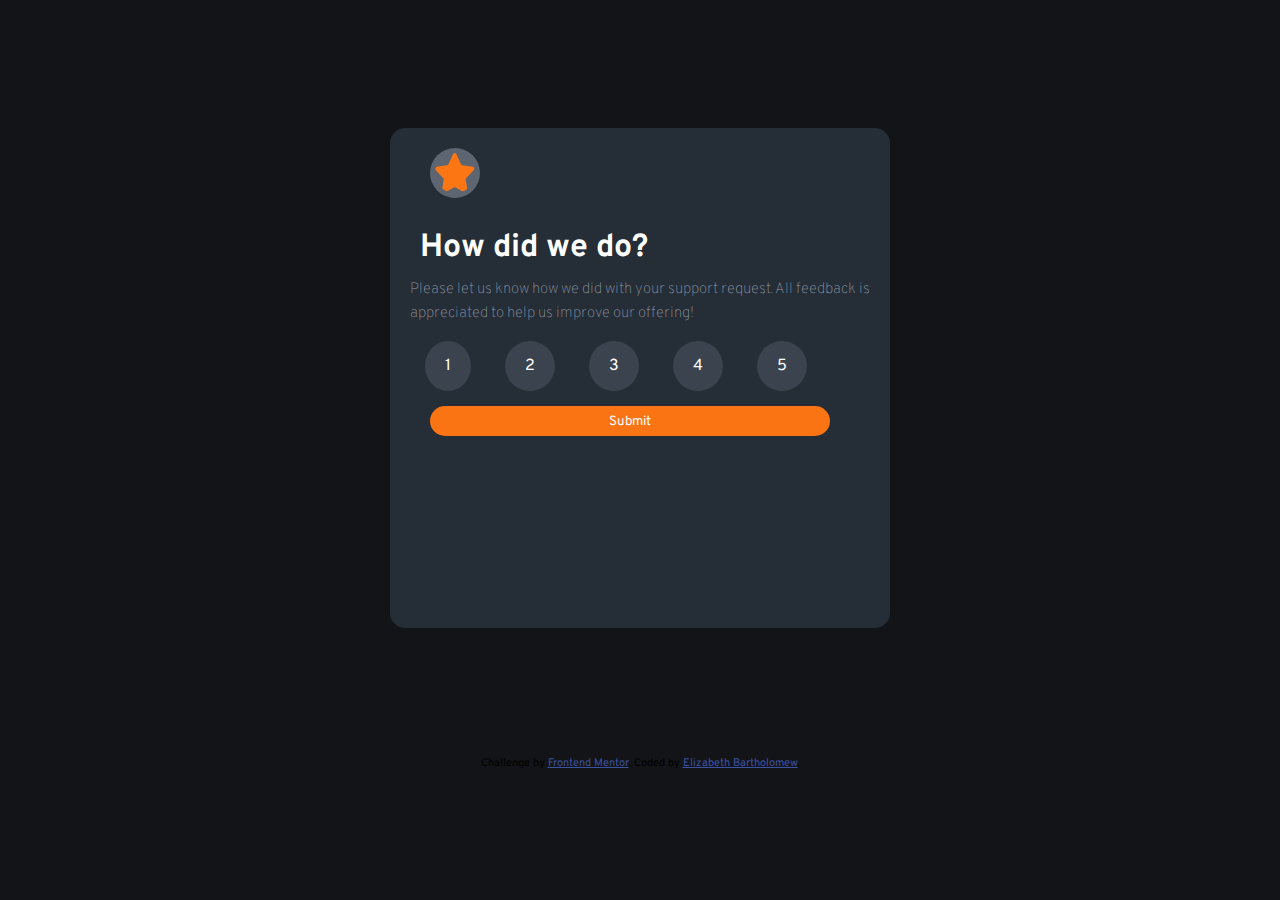
==== index.html @ 36484840 "updated" ====
<!DOCTYPE html>
<html lang="en">
<head>
  <meta charset="UTF-8">
  <meta name="viewport" content="width=device-width, initial-scale=1.0"> <!-- displays site properly based on user's device -->

  <link rel="icon" type="image/png" sizes="32x32" href="./images/favicon-32x32.png">
  
  <title>Frontend Mentor | Interactive rating component</title>
  <link rel="stylesheet" href="style.css">

  <!-- Feel free to remove these styles or customise in your own stylesheet 👍 -->
  <style>
    .attribution { font-size: 11px; text-align: center; }
    .attribution a { color: hsl(228, 45%, 44%); }
  </style>
</head>
<body>

  <!-- Rating state start -->
  <form action="thankyou.html">
    <img src="images/icon-star.svg" alt="">
    <br>
    <h1>How did we do?</h1>
    <p>Please let us know how we did with your support request. All feedback is appreciated to help us improve our offering!</p>
    <input class="radio" id="star-1" type="radio">
    <label for="star-1">1</label>

    <input class="radio" id="star-2" type="radio">
    <label for="star-2">2</label>

    <input class="radio" id="star-3" type="radio">
    <label for="star-3">3</label>

    <input class="radio" id="star-4" type="radio">
    <label for="star-4">4</label>
    
    <input class="radio" id="star-5" type="radio">
    <label for="star-5">5</label>
    
    <br>
    <button class="btn">Submit</button>

  </form>
  
  <div class="attribution">
    Challenge by <a href="https://www.frontendmentor.io?ref=challenge" target="_blank">Frontend Mentor</a>. 
    Coded by <a href="#">Elizabeth Bartholomew</a>.
  </div>
</body>
</html>
---- style.css ----
@import url('https://fonts.googleapis.com/css2?family=Overpass:wght@700&display=swap');

*{
    margin: 0;
    padding: 0;
    box-sizing: border-box;
    font-family: 'Overpass', sans-serif;
}

body{
    background-color: hsl(216, 12%, 8%);
}

form{
    height: 500px;
    width: 500px;
    margin:10% auto;
    padding-top: 20px;
    padding-left: 20px;
    border-radius: 15px;
    background-color: hsl(213, 19%, 18%);
}

form img{
    display: block;
    background-color: rgba(149, 158, 172, 0.5);
    border-radius: 50%;
    height: 50px;
    width: 50px;
    margin-left: 20px;
    padding: 5px;
}

form h1{
    color: hsl(0, 0%, 100%);
    font-weight: 700;
    padding: 10px;
}

form p{
    color: hsl(217, 12%, 63%);
    font-weight: 100;
    margin-bottom: 30px;
    font-size: 15px;
    line-height: 1.5rem;
}

form .radio{
    margin-top: 10px;
    display: none;
}

form label{
    background-color: rgba(149, 158, 172, 0.2);
    color: hsl(0, 0%, 100%);
    width: 60px;
    height: 50px;
    margin-top: 15px;
    margin: 15px;
    /* padding: 25px; */
    padding-top: 15px;
    padding-bottom: 15px;
    padding-left: 20px;
    padding-right: 20px;
    border-radius: 50%;
    cursor: pointer;
    transition: all 0.3s;
}

form label:hover{
    background-color: rgba(149, 158, 172, 0.6);
}

form label:active{
    background-color: hsl(25, 97%, 53%);
    color: hsl(0, 0%, 100%);
}

form .btn{
    background-color: hsl(25, 97%, 53%);
    color: hsl(0, 0%, 100%);
    width: 400px;
    height: 30px;
    margin-top: 30px;
    margin-left: 20px;
    border-radius: 15px;
    border: none;
    transition: 0.3s all;
}

form .btn:hover{
    background-color: hsl(0, 0%, 100%);
    color: hsl(25, 97%, 53%);
}
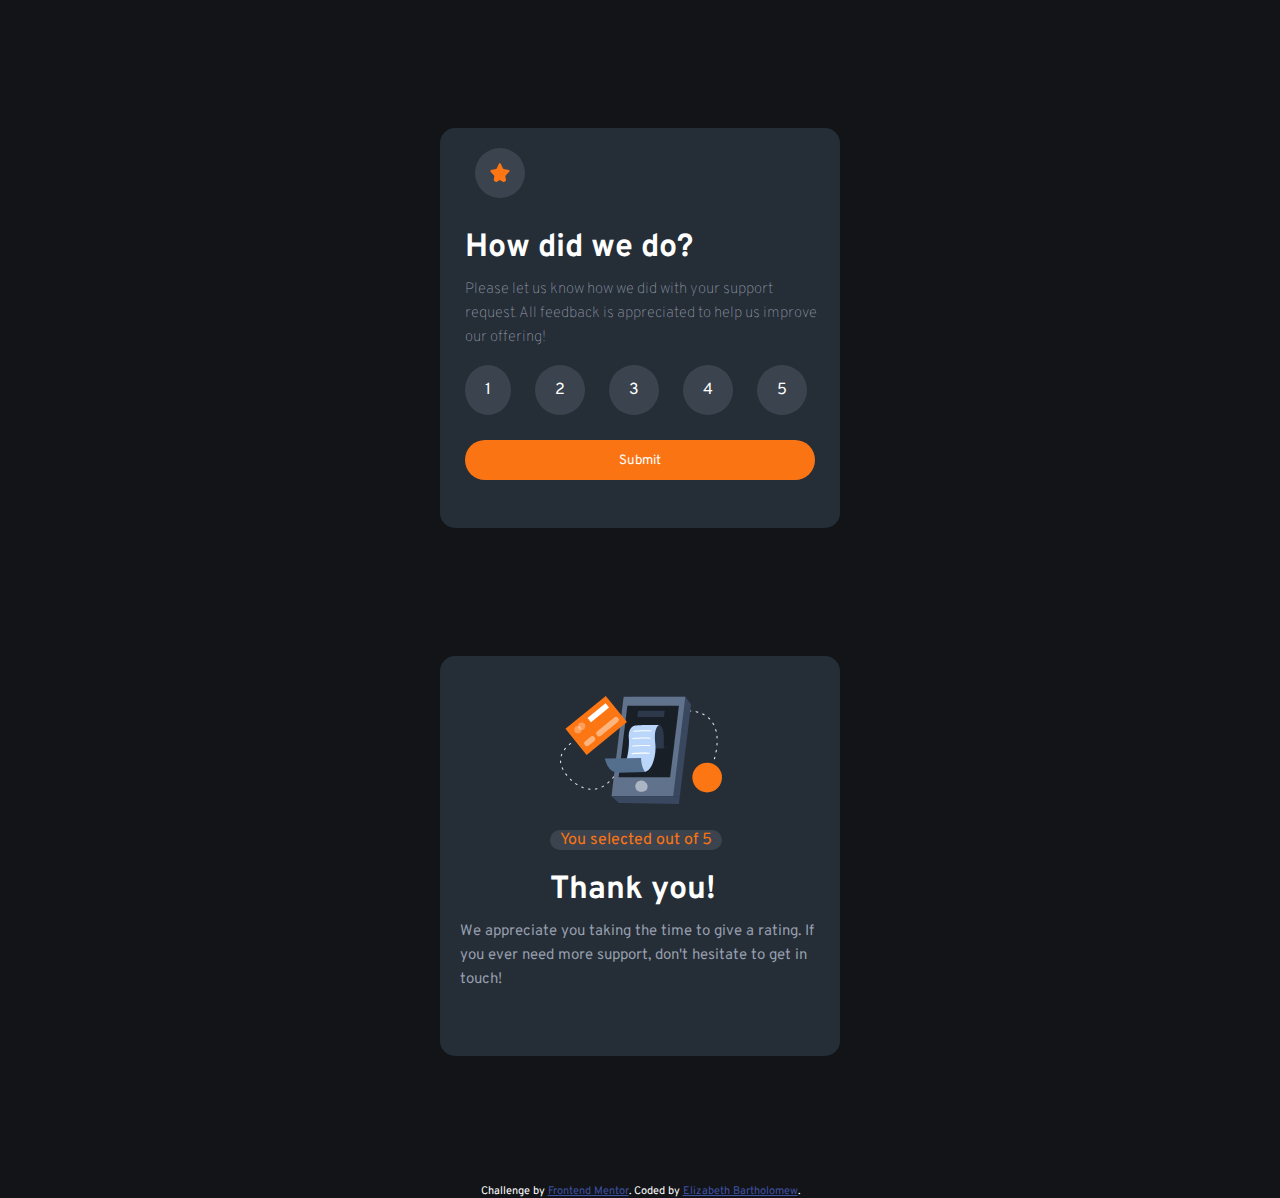
==== commit 9bbe4ded: "updated" ====
--- a/index.html
+++ b/index.html
@@ -18,34 +18,44 @@
 <body>
 
   <!-- Rating state start -->
-  <form action="thankyou.html">
+  <form id="form-1">
     <img src="images/icon-star.svg" alt="">
     <br>
     <h1>How did we do?</h1>
     <p>Please let us know how we did with your support request. All feedback is appreciated to help us improve our offering!</p>
-    <input class="radio" id="star-1" type="radio">
-    <label for="star-1">1</label>
+    <input class="radio" id="star-1" type="radio" name="rating">
+    <label for="star-1" id="label-1">1</label>
 
-    <input class="radio" id="star-2" type="radio">
-    <label for="star-2">2</label>
+    <input class="radio" id="star-2" type="radio" name="rating">
+    <label for="star-2" id="label-2">2</label>
 
-    <input class="radio" id="star-3" type="radio">
-    <label for="star-3">3</label>
+    <input class="radio" id="star-3" type="radio" name="rating">
+    <label for="star-3" id="label-3">3</label>
 
-    <input class="radio" id="star-4" type="radio">
-    <label for="star-4">4</label>
+    <input class="radio" id="star-4" type="radio" name="rating">
+    <label for="star-4" id="label-4">4</label>
     
-    <input class="radio" id="star-5" type="radio">
-    <label for="star-5">5</label>
+    <input class="radio" id="star-5" type="radio" name="rating">
+    <label for="star-5" id="label-5">5</label>
     
     <br>
-    <button class="btn">Submit</button>
+    <button class="btn" onclick="whichRating()">Submit</button>
 
+  </form>
+
+  <form id="form-2">
+    <img id="image" src="images/illustration-thank-you.svg">
+    <br>
+    <label for="image">You selected <span id="chosen-rating"></span> out of 5</label>
+    <h1>Thank you!</h1>
+    <p id="description">We appreciate you taking the time to give a rating. If you ever need more support, don't hesitate to get in touch!</p>
   </form>
   
   <div class="attribution">
     Challenge by <a href="https://www.frontendmentor.io?ref=challenge" target="_blank">Frontend Mentor</a>. 
     Coded by <a href="#">Elizabeth Bartholomew</a>.
   </div>
+
+  <script src="script.js"></script>
 </body>
 </html>--- a/style.css
+++ b/style.css
@@ -11,52 +11,54 @@
     background-color: hsl(216, 12%, 8%);
 }
 
-form{
-    height: 500px;
-    width: 500px;
+#form-1{
+    height: 400px;
+    width: 400px;
     margin:10% auto;
     padding-top: 20px;
-    padding-left: 20px;
+    padding-left: 15px;
+    padding-right: 15px;
     border-radius: 15px;
     background-color: hsl(213, 19%, 18%);
 }
 
-form img{
+#form-1 img{
     display: block;
-    background-color: rgba(149, 158, 172, 0.5);
+    background-color: rgba(149, 158, 172, 0.2);
     border-radius: 50%;
     height: 50px;
     width: 50px;
     margin-left: 20px;
-    padding: 5px;
+    padding: 15px;
 }
 
-form h1{
+#form-1 h1{
     color: hsl(0, 0%, 100%);
     font-weight: 700;
     padding: 10px;
 }
 
-form p{
+#form-1 p{
     color: hsl(217, 12%, 63%);
     font-weight: 100;
     margin-bottom: 30px;
     font-size: 15px;
     line-height: 1.5rem;
+    margin-left: 10px;
 }
 
-form .radio{
-    margin-top: 10px;
+#form-1 .radio{
+    margin-top: 5px;
     display: none;
 }
 
-form label{
+#form-1 label{
     background-color: rgba(149, 158, 172, 0.2);
     color: hsl(0, 0%, 100%);
     width: 60px;
     height: 50px;
     margin-top: 15px;
-    margin: 15px;
+    margin: 10px;
     /* padding: 25px; */
     padding-top: 15px;
     padding-bottom: 15px;
@@ -67,28 +69,74 @@
     transition: all 0.3s;
 }
 
-form label:hover{
+#form-1 label:hover{
     background-color: rgba(149, 158, 172, 0.6);
 }
 
-form label:active{
+#form-1 input[type="radio"]:checked + label{
     background-color: hsl(25, 97%, 53%);
     color: hsl(0, 0%, 100%);
 }
 
-form .btn{
+#form-1 .btn{
     background-color: hsl(25, 97%, 53%);
     color: hsl(0, 0%, 100%);
-    width: 400px;
-    height: 30px;
-    margin-top: 30px;
-    margin-left: 20px;
-    border-radius: 15px;
+    width: 350px;
+    height: 40px;
+    margin-top: 40px;
+    margin-left: 10px;
+    border-radius: 20px;
     border: none;
     transition: 0.3s all;
 }
 
-form .btn:hover{
+#form-1 .btn:hover{
     background-color: hsl(0, 0%, 100%);
     color: hsl(25, 97%, 53%);
+}
+
+#form-2{
+    height: 400px;
+    width: 400px;
+    margin:10% auto;
+    padding-top: 20px;
+    padding-left: 20px;
+    padding-right: 20px;
+    border-radius: 15px;
+    background-color: hsl(213, 19%, 18%);
+    /* visibility: hidden; */
+}
+
+#form-2 img{
+    margin: 20px;
+    margin-left: 100px;
+}
+
+#form-2 label{
+    background-color: rgba(149, 158, 172, 0.2);
+    border-radius: 15px;
+    width: 40%;
+    padding-left: 10px;
+    padding-right: 10px;
+    color: hsl(25, 97%, 53%);
+    margin-left: 90px;
+    margin-bottom: 20px;
+}
+
+#form-2 h1{
+    color: hsl(0, 0%, 100%);
+    margin-top: 20px;
+    margin-left: 90px;
+    margin-bottom: 10px;
+}
+
+#description{
+    color: hsl(217, 12%, 63%);
+    font-size: 15px;
+    align-self: center;
+    line-height: 1.5rem;
+}
+
+.attribution{
+    color: hsl(0, 0%, 100%);
 }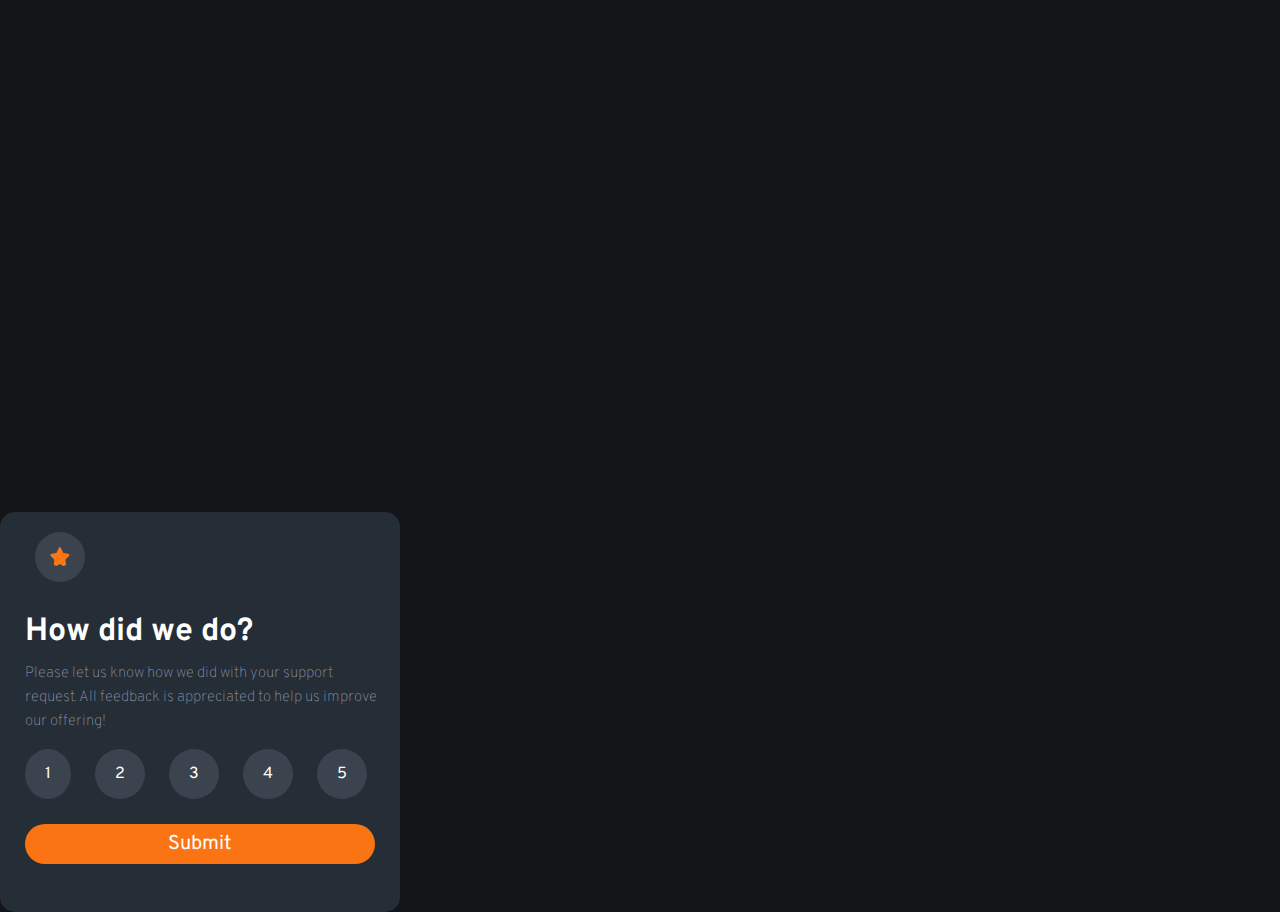
==== commit b79e05cb: "updated" ====
--- a/index.html
+++ b/index.html
@@ -39,7 +39,7 @@
     <label for="star-5" id="label-5">5</label>
     
     <br>
-    <button class="btn" onclick="whichRating()">Submit</button>
+    <button type="button" class="btn" onclick="whichRating()">Submit</button>
 
   </form>
 
@@ -51,7 +51,7 @@
     <p id="description">We appreciate you taking the time to give a rating. If you ever need more support, don't hesitate to get in touch!</p>
   </form>
   
-  <div class="attribution">
+  <div class="attribution" hidden>
     Challenge by <a href="https://www.frontendmentor.io?ref=challenge" target="_blank">Frontend Mentor</a>. 
     Coded by <a href="#">Elizabeth Bartholomew</a>.
   </div>
--- a/style.css
+++ b/style.css
@@ -12,14 +12,21 @@
 }
 
 #form-1{
+    /* position: absolute;
+    top: 10%;
+    left: 37%; */
+    display: block;
     height: 400px;
     width: 400px;
-    margin:10% auto;
+    /* margin:10% auto; */
+    margin-top: 40%;
     padding-top: 20px;
     padding-left: 15px;
     padding-right: 15px;
     border-radius: 15px;
     background-color: hsl(213, 19%, 18%);
+    justify-content: center;
+    align-items: center;
 }
 
 #form-1 img{
@@ -81,6 +88,10 @@
 #form-1 .btn{
     background-color: hsl(25, 97%, 53%);
     color: hsl(0, 0%, 100%);
+    font-family:'Overpass', sans-serif;
+    font-size: 20px;
+    /* font-weight: thin; */
+    line-height: 1.5rem;
     width: 350px;
     height: 40px;
     margin-top: 40px;
@@ -96,38 +107,44 @@
 }
 
 #form-2{
+    /* position: absolute;
+    top: 10%;
+    left: 38%; */
     height: 400px;
     width: 400px;
-    margin:10% auto;
+    /* margin:10% auto; */
+    margin-top: 40%;
     padding-top: 20px;
     padding-left: 20px;
     padding-right: 20px;
     border-radius: 15px;
     background-color: hsl(213, 19%, 18%);
-    /* visibility: hidden; */
+    display: none;
 }
 
 #form-2 img{
     margin: 20px;
-    margin-left: 100px;
+    margin-left: 90px;
 }
 
 #form-2 label{
     background-color: rgba(149, 158, 172, 0.2);
     border-radius: 15px;
     width: 40%;
+    padding-top: 5px;
     padding-left: 10px;
     padding-right: 10px;
     color: hsl(25, 97%, 53%);
-    margin-left: 90px;
+    margin-left: 80px;
     margin-bottom: 20px;
 }
 
 #form-2 h1{
     color: hsl(0, 0%, 100%);
-    margin-top: 20px;
-    margin-left: 90px;
+    margin-top: 30px;
+    /* margin-left: 90px; */
     margin-bottom: 10px;
+    text-align: center;
 }
 
 #description{
@@ -135,8 +152,10 @@
     font-size: 15px;
     align-self: center;
     line-height: 1.5rem;
+    text-align: center;
 }
 
 .attribution{
     color: hsl(0, 0%, 100%);
+    margin-top: 300px;
 }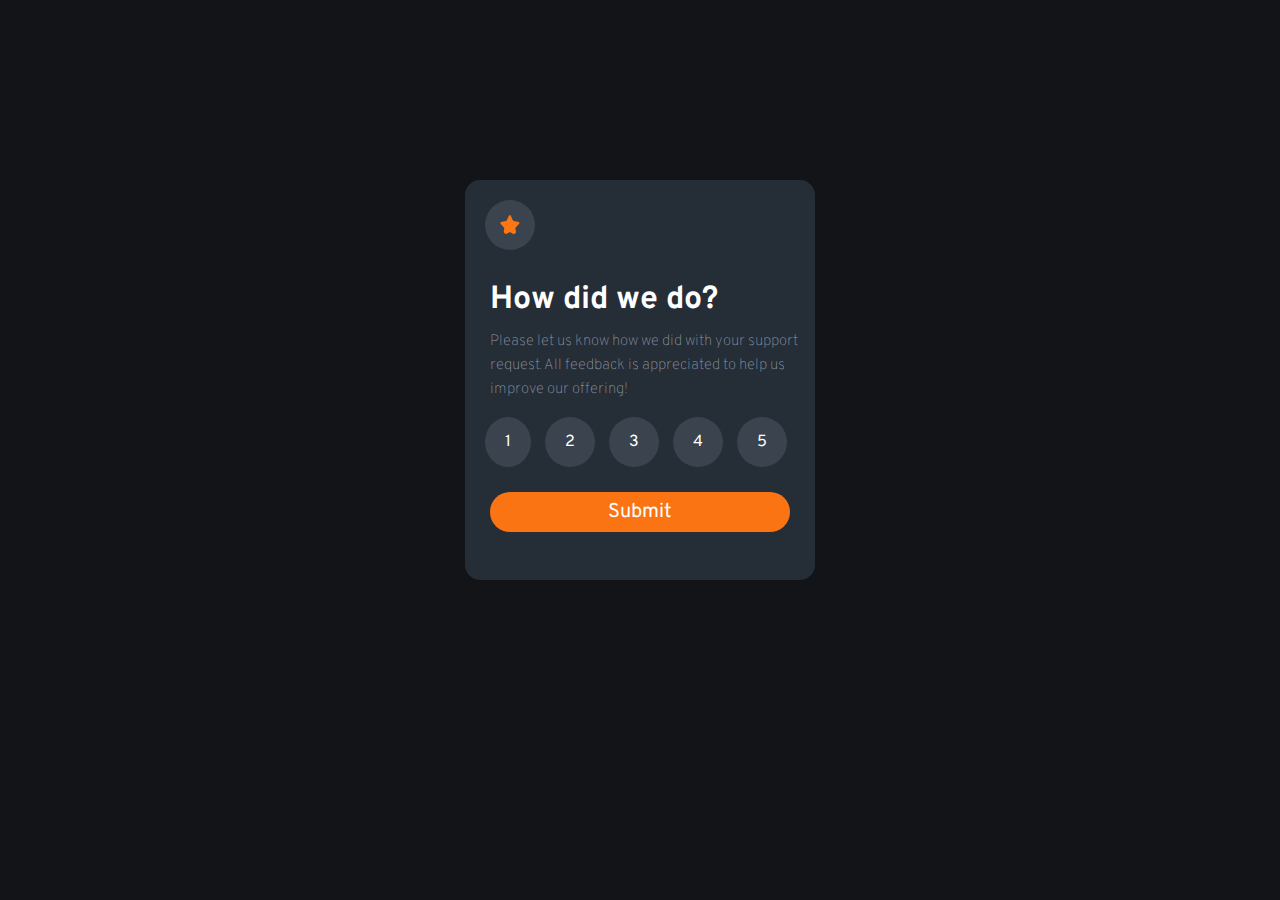
==== commit d3e353f1: "finished" ====
--- a/index.html
+++ b/index.html
@@ -50,11 +50,6 @@
     <h1>Thank you!</h1>
     <p id="description">We appreciate you taking the time to give a rating. If you ever need more support, don't hesitate to get in touch!</p>
   </form>
-  
-  <div class="attribution" hidden>
-    Challenge by <a href="https://www.frontendmentor.io?ref=challenge" target="_blank">Frontend Mentor</a>. 
-    Coded by <a href="#">Elizabeth Bartholomew</a>.
-  </div>
 
   <script src="script.js"></script>
 </body>
--- a/style.css
+++ b/style.css
@@ -9,24 +9,24 @@
 
 body{
     background-color: hsl(216, 12%, 8%);
+    display: flex;
+    align-content: center;
+    align-items: center;
+    justify-content: center;
 }
 
 #form-1{
-    /* position: absolute;
-    top: 10%;
-    left: 37%; */
-    display: block;
+    position: absolute;
+    top: 20%;
     height: 400px;
     width: 400px;
-    /* margin:10% auto; */
-    margin-top: 40%;
     padding-top: 20px;
     padding-left: 15px;
     padding-right: 15px;
     border-radius: 15px;
     background-color: hsl(213, 19%, 18%);
-    justify-content: center;
-    align-items: center;
+    flex-basis: auto;
+    align-self: flex-end;
 }
 
 #form-1 img{
@@ -35,7 +35,7 @@
     border-radius: 50%;
     height: 50px;
     width: 50px;
-    margin-left: 20px;
+    margin-left: 5px;
     padding: 15px;
 }
 
@@ -90,7 +90,6 @@
     color: hsl(0, 0%, 100%);
     font-family:'Overpass', sans-serif;
     font-size: 20px;
-    /* font-weight: thin; */
     line-height: 1.5rem;
     width: 350px;
     height: 40px;
@@ -107,13 +106,10 @@
 }
 
 #form-2{
-    /* position: absolute;
-    top: 10%;
-    left: 38%; */
+    position: absolute;
+    top: 20%;
     height: 400px;
     width: 400px;
-    /* margin:10% auto; */
-    margin-top: 40%;
     padding-top: 20px;
     padding-left: 20px;
     padding-right: 20px;
@@ -155,7 +151,51 @@
     text-align: center;
 }
 
-.attribution{
-    color: hsl(0, 0%, 100%);
-    margin-top: 300px;
+@media (min-width: 375px) {
+    #form-1, #form-2{
+        height: 400px;
+        width: 350px;
+    }
+
+    #form-1 label{
+        margin: 5px;
+    }
+
+    #form-1 .btn{
+        width: 300px;
+    }
+
+    #form-2 img{
+        margin-left: 22%;
+        margin-bottom: 25px;
+    }
+
+    #form-2 label{
+        margin-left: 60px;
+    }
+}
+
+@media (min-width:1440px) {
+    #form-1, #form-2{
+        height: 400px;
+        width: 400px;
+    }
+
+    #form-1 label{
+        margin: 2.6%;
+    }
+
+    #form-1 .btn{
+        width: 350px;
+    }
+
+    #form-2 img{
+        margin-left: 25%;
+        margin-bottom: 8%;
+    }
+
+    #form-2 label{
+        margin-left: 22%;
+    }
+
 }